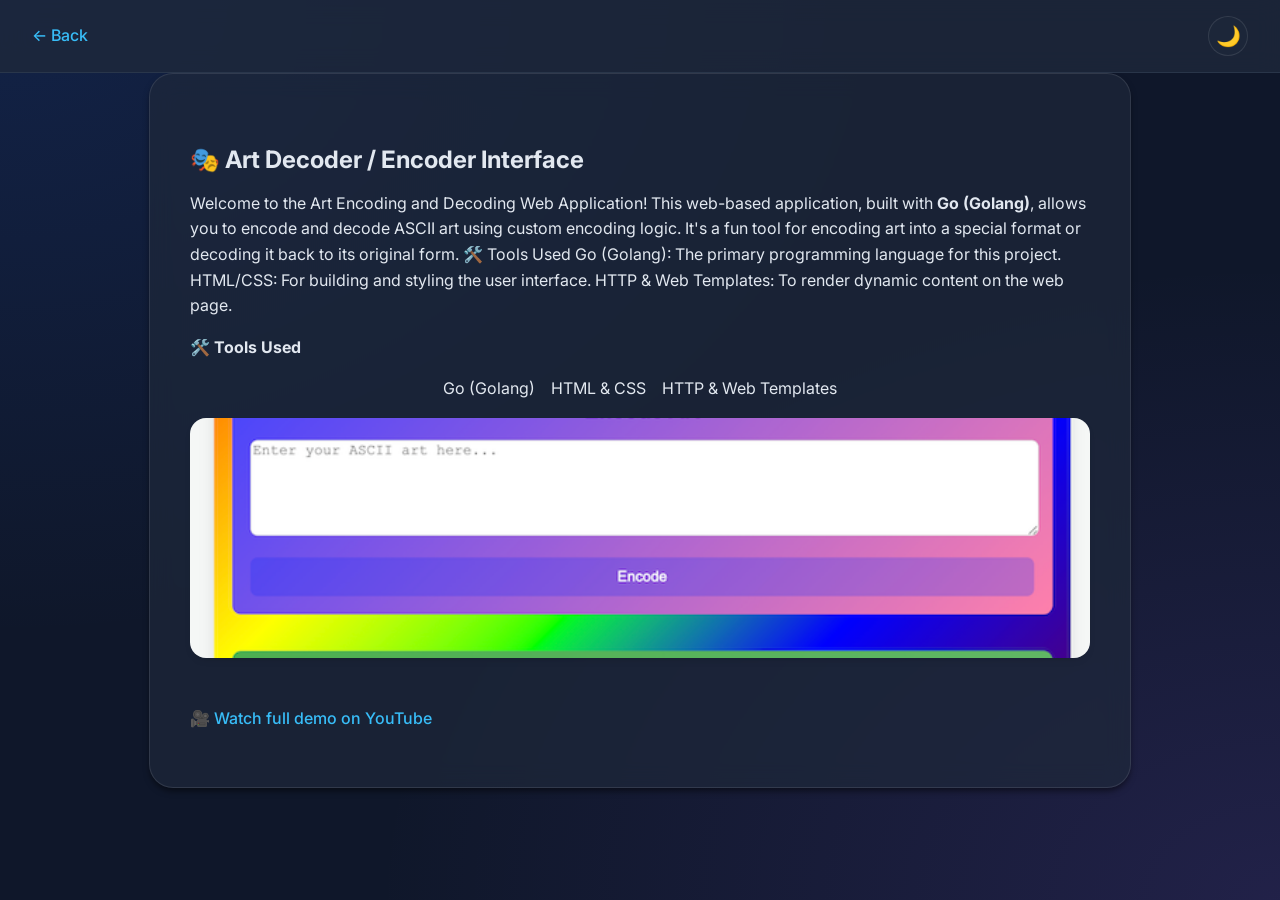
==== projects/art-decoder.html @ a1333c3e "updating portfolio, new design and still learning" ====
<!DOCTYPE html>
<html lang="en">

<head>
  <meta charset="UTF-8" />
  <meta name="viewport" content="width=device-width, initial-scale=1.0" />
  <title>Art Decoder | Suresh Pun</title>

  <link rel="stylesheet" href="../style.css" />
  <script defer src="../script.js"></script>
</head>

<body class="dark">

  <nav class="nav">
    <a href="../index.html">← Back</a>
    <button id="themeToggle">🌙</button>
  </nav>

  <section class="card">
    <h1>🎭 Art Decoder / Encoder Interface</h1>

    <p>
      Welcome to the Art Encoding and Decoding Web Application! This web-based application, built with <strong>Go (Golang)</strong>,
      allows you to encode and decode ASCII art using custom encoding logic. It's a fun tool for encoding art into a
      special format or decoding it back to its original form.

      🛠️ Tools Used Go (Golang): The primary programming language for this project. HTML/CSS: For building and styling
      the user interface. HTTP & Web Templates: To render dynamic content on the web page.



    <p><strong>🛠️ Tools Used</strong></p>
    <ul>
      <li>Go (Golang)</li>
      <li>HTML & CSS</li>
      <li>HTTP & Web Templates</li>
    </ul>

    <a href="https://youtu.be/YR7c2HPkRjw" target="_blank">
      <img src="../pic/art.png" alt="Art Decoder Interface" />
    </a>

    <p>
      🎥 <a href="https://youtu.be/YR7c2HPkRjw" target="_blank">
        Watch full demo on YouTube
      </a>
    </p>
  </section>

</body>

</html>
---- style.css ----
@import url('https://fonts.googleapis.com/css2?family=Inter:wght@400;500;600;700&display=swap');

:root {
  --bg: #f8fafc;
  --text: #334155;
  --card-bg: rgba(255, 255, 255, 0.7);
  --nav-bg: rgba(255, 255, 255, 0.8);
  --accent: #2563eb;
  --accent-hover: #1d4ed8;
  --border: rgba(226, 232, 240, 0.6);
  --shadow: 0 4px 6px -1px rgb(0 0 0 / 0.1), 0 2px 4px -2px rgb(0 0 0 / 0.1);
  --glass-border: 1px solid rgba(255, 255, 255, 0.5);
  --badge-bg: rgba(37, 99, 235, 0.1);
  --badge-text: #2563eb;
}

body.dark {
  --bg: #0f172a;
  --text: #e2e8f0;
  --card-bg: rgba(30, 41, 59, 0.7);
  --nav-bg: rgba(30, 41, 59, 0.8);
  --accent: #38bdf8;
  --accent-hover: #0ea5e9;
  --border: rgba(51, 65, 85, 0.6);
  --shadow: 0 4px 6px -1px rgb(0 0 0 / 0.5);
  --glass-border: 1px solid rgba(255, 255, 255, 0.1);
  --badge-bg: rgba(56, 189, 248, 0.1);
  --badge-text: #38bdf8;
}

body {
  background-color: var(--bg);
  color: var(--text);
  font-family: 'Inter', system-ui, -apple-system, sans-serif;
  margin: 0;
  line-height: 1.6;
  transition: background-color 0.3s, color 0.3s;
  background-image:
    radial-gradient(at 0% 0%, rgba(37, 99, 235, 0.15) 0px, transparent 50%),
    radial-gradient(at 100% 100%, rgba(139, 92, 246, 0.15) 0px, transparent 50%);
  background-attachment: fixed;
}

a {
  color: var(--accent);
  text-decoration: none;
  font-weight: 500;
  transition: all 0.2s;
}

a:hover {
  color: var(--accent-hover);
}

/* Typography */
h1,
h2,
h3,
h4,
h5,
h6 {
  margin-top: 2rem;
  margin-bottom: 1rem;
  line-height: 1.2;
}

section h2 {
  text-align: center;
  font-size: 2.5rem;
  margin-bottom: 3rem;
  background: linear-gradient(135deg, var(--text), var(--accent));
  -webkit-background-clip: text;
  background-clip: text;
  -webkit-text-fill-color: transparent;
  display: inline-block;
  width: 100%;
}

/* Animations */
@keyframes fadeInUp {
  from {
    opacity: 0;
    transform: translateY(20px);
  }

  to {
    opacity: 1;
    transform: translateY(0);
  }
}

.fade-in {
  opacity: 0;
  animation: fadeInUp 0.8s ease-out forwards;
}

.delay-1 {
  animation-delay: 0.2s;
}

.delay-2 {
  animation-delay: 0.4s;
}

.delay-3 {
  animation-delay: 0.6s;
}

/* Navigation */
.nav {
  display: flex;
  justify-content: space-between;
  align-items: center;
  padding: 1rem 2rem;
  background-color: var(--nav-bg);
  border-bottom: 1px solid var(--border);
  position: sticky;
  top: 0;
  z-index: 1000;
  backdrop-filter: blur(12px);
  -webkit-backdrop-filter: blur(12px);
}

.logo {
  font-size: 1.5rem;
  font-weight: 700;
  color: var(--text);
}

.nav-links {
  display: flex;
  gap: 1.5rem;
}

.nav-links a {
  color: var(--text);
  font-weight: 600;
  padding: 0.5rem 1rem;
  border-radius: 0.5rem;
}

.nav-links a:hover {
  background-color: var(--badge-bg);
  color: var(--accent);
}

#themeToggle {
  background: var(--card-bg);
  border: var(--glass-border);
  font-size: 1.25rem;
  cursor: pointer;
  padding: 0.5rem;
  border-radius: 50%;
  transition: all 0.3s cubic-bezier(0.175, 0.885, 0.32, 1.275);
  display: flex;
  align-items: center;
  justify-content: center;
  width: 40px;
  height: 40px;
}

#themeToggle:hover {
  transform: rotate(15deg) scale(1.1);
  background-color: var(--border);
}

/* Header */
.header {
  text-align: center;
  padding: 6rem 1rem 4rem;
  max-width: 800px;
  margin: 0 auto;
}

.header h1 {
  font-size: 3.5rem;
  background: linear-gradient(135deg, var(--accent), #8b5cf6, #ec4899);
  -webkit-background-clip: text;
  background-clip: text;
  -webkit-text-fill-color: transparent;
  margin-bottom: 1.5rem;
  font-weight: 800;
  letter-spacing: -0.02em;
}

.header h3 {
  font-size: 1.5rem;
  font-weight: 400;
  color: var(--text);
  opacity: 0.9;
}

/* Content Sections */
section {
  padding: 4rem 1rem;
  max-width: 1200px;
  margin: 0 auto;
}

/* Cards */
.cards {
  display: flex;
  flex-wrap: wrap;
  gap: 2rem;
  justify-content: center;
}

.card {
  background-color: var(--card-bg);
  padding: 2.5rem;
  border-radius: 1.5rem;
  max-width: 900px;
  margin: 0 auto 2rem;
  border: var(--glass-border);
  box-shadow: var(--shadow);
  backdrop-filter: blur(12px);
  -webkit-backdrop-filter: blur(12px);
  transition: transform 0.3s cubic-bezier(0.4, 0, 0.2, 1), box-shadow 0.3s;
}

.card:hover {
  transform: translateY(-8px);
  box-shadow: 0 20px 25px -5px rgb(0 0 0 / 0.1), 0 10px 10px -5px rgb(0 0 0 / 0.04);
}

.cards .card {
  margin: 0;
  flex: 1 1 350px;
  max-width: 450px;
  display: flex;
  flex-direction: column;
}

.card img {
  width: 100%;
  border-radius: 1rem;
  margin-bottom: 1.5rem;
  object-fit: cover;
  height: 240px;
  box-shadow: 0 4px 6px -1px rgb(0 0 0 / 0.1);
}

.card h3 {
  margin-top: 0;
  font-size: 1.5rem;
  margin-bottom: 1rem;
}

/* Badges for Skills */
ul {
  list-style: none;
  padding: 0;
  display: flex;
  flex-wrap: wrap;
  justify-content: center;
  gap: 1rem;
}

#experience ul,
#education ul {
  display: block;
  text-align: left;
  max-width: 800px;
  margin: 0 auto;
}

#experience li,
#education li {
  background-color: var(--card-bg);
  padding: 1rem 1.5rem;
  border-radius: 1rem;
  margin-bottom: 1rem;
  border: var(--glass-border);
  box-shadow: 0 2px 4px rgba(0, 0, 0, 0.05);
}

#skills ul li {
  background-color: var(--badge-bg);
  color: var(--badge-text);
  padding: 0.5rem 1rem;
  border-radius: 2rem;
  font-weight: 600;
  font-size: 0.95rem;
  border: 1px solid var(--badge-bg);
  transition: all 0.2s;
}

#skills ul li:hover {
  transform: scale(1.05);
  background-color: var(--badge-text);
  color: var(--bg);
}

/* Buttons */
.btn {
  display: inline-block;
  margin-top: auto;
  /* Push to bottom of flex card */
  padding: 0.8rem 1.5rem;
  background: linear-gradient(135deg, var(--accent), var(--accent-hover));
  color: white;
  border-radius: 0.75rem;
  font-weight: 600;
  border: none;
  cursor: pointer;
  box-shadow: 0 4px 6px -1px rgba(37, 99, 235, 0.3);
  transition: all 0.2s;
  text-align: center;
}

.btn:hover {
  text-decoration: none;
  color: white;
  transform: translateY(-2px);
  box-shadow: 0 10px 15px -3px rgba(37, 99, 235, 0.4);
}

/* footer */
footer {
  text-align: center;
  padding: 4rem 2rem;
  opacity: 0.8;
  font-size: 0.95rem;
  border-top: 1px solid var(--border);
  margin-top: 4rem;
  background-color: var(--nav-bg);
  backdrop-filter: blur(10px);
}

/* Scroll to Top */
#topBtn {
  display: none;
  position: fixed;
  bottom: 2rem;
  right: 2rem;
  z-index: 100;
  font-size: 1.25rem;
  background: linear-gradient(135deg, var(--accent), var(--accent-hover));
  color: white;
  border: none;
  padding: 1rem;
  border-radius: 50%;
  cursor: pointer;
  box-shadow: 0 10px 15px -3px rgba(37, 99, 235, 0.4);
  transition: all 0.3s;
}

#topBtn:hover {
  transform: translateY(-5px);
  box-shadow: 0 20px 25px -5px rgba(37, 99, 235, 0.5);
}

/* Responsive Design */
@media (max-width: 768px) {
  .nav {
    flex-direction: column;
    padding: 1rem;
  }

  .nav-links {
    flex-direction: column;
    align-items: center;
    width: 100%;
    gap: 0.5rem;
    margin-top: 1rem;
  }

  .nav-links a {
    width: 100%;
    text-align: center;
    background-color: var(--card-bg);
  }

  .header h1 {
    font-size: 2.5rem;
  }

  section h2 {
    font-size: 2rem;
  }

  #skills ul li {
    font-size: 0.85rem;
  }
}

/* About Section Revamp */
.about-container {
  display: flex;
  flex-direction: column;
  gap: 3rem;
  align-items: center;
}

.about-content {
  max-width: 800px;
  text-align: center;
  font-size: 1.1rem;
}

.about-content .lead {
  font-size: 1.25rem;
  margin-bottom: 1.5rem;
  color: var(--text);
}

.about-stats {
  display: flex;
  flex-wrap: wrap;
  gap: 1.5rem;
  justify-content: center;
  width: 100%;
}

.stat-card {
  background: var(--card-bg);
  border: var(--glass-border);
  backdrop-filter: blur(12px);
  -webkit-backdrop-filter: blur(12px);
  padding: 2rem;
  border-radius: 1.5rem;
  text-align: center;
  flex: 1 1 250px;
  max-width: 350px;
  box-shadow: var(--shadow);
  transition: transform 0.3s, box-shadow 0.3s;
}

.stat-card:hover {
  transform: translateY(-5px);
  box-shadow: 0 10px 15px -3px rgba(0, 0, 0, 0.1);
  background: rgba(255, 255, 255, 0.9);
}

body.dark .stat-card:hover {
  background: rgba(30, 41, 59, 0.9);
}

.stat-card .icon {
  font-size: 2.5rem;
  margin-bottom: 1rem;
  display: inline-block;
  padding: 1rem;
  background: var(--badge-bg);
  border-radius: 50%;
  width: 60px;
  height: 60px;
  line-height: 60px;
}

.stat-card h3 {
  font-size: 1.25rem;
  margin-bottom: 0.5rem;
  color: var(--accent);
}

.stat-card p {
  font-size: 0.95rem;
  color: var(--text);
  margin: 0;
  opacity: 0.9;
}

/* Skills Grid */
.skills-grid {
  display: flex;
  flex-wrap: wrap;
  justify-content: center;
  gap: 2rem;
  margin-top: 2rem;
  max-width: 900px;
  margin-left: auto;
  margin-right: auto;
}

.skill-item {
  display: flex;
  flex-direction: column;
  align-items: center;
  gap: 0.5rem;
  transition: transform 0.2s;
  padding: 1rem;
  border-radius: 1rem;
}

.skill-item:hover {
  transform: translateY(-5px) scale(1.1);
  background-color: var(--card-bg);
  box-shadow: var(--shadow);
}

.skill-item i {
  font-size: 4rem;
  transition: transform 0.3s;
}

.skill-item span {
  font-weight: 600;
  font-size: 0.9rem;
  color: var(--text);
  opacity: 0.9;
}

/* Table Styling (Car Viewer) */
table {
  width: 100%;
  border-collapse: separate;
  border-spacing: 0;
  margin: 3rem 0;
  border-radius: 1rem;
  overflow: hidden;
  box-shadow: var(--shadow);
  border: var(--glass-border);
}

th,
td {
  padding: 1.25rem 1.5rem;
  text-align: left;
  border-bottom: 1px solid var(--border);
}

th {
  background: linear-gradient(135deg, var(--accent), #8b5cf6);
  color: white;
  font-weight: 600;
  text-transform: uppercase;
  font-size: 0.85rem;
  letter-spacing: 0.05em;
  border-bottom: none;
}

tr:last-child td {
  border-bottom: none;
}

tbody tr {
  background-color: var(--card-bg);
  transition: background-color 0.2s;
}

tbody tr:hover {
  background-color: rgba(255, 255, 255, 0.5);
}

body.dark tbody tr:hover {
  background-color: rgba(255, 255, 255, 0.05);
}

/* Contact Section Revamp */
.contact-grid {
  display: flex;
  flex-wrap: wrap;
  justify-content: center;
  gap: 2rem;
  margin-top: 2rem;
}

.contact-card {
  background: var(--card-bg);
  border: var(--glass-border);
  backdrop-filter: blur(12px);
  padding: 2.5rem 2rem;
  border-radius: 1.5rem;
  text-align: center;
  flex: 1 1 280px;
  max-width: 350px;
  box-shadow: var(--shadow);
  transition: transform 0.3s, box-shadow 0.3s, background-color 0.3s;
  display: flex;
  flex-direction: column;
  align-items: center;
  text-decoration: none;
  /* Ensure no underline on card itself */
}

.contact-card:hover {
  transform: translateY(-8px);
  box-shadow: 0 20px 25px -5px rgba(0, 0, 0, 0.1);
  background: rgba(255, 255, 255, 0.9);
  text-decoration: none;
}

body.dark .contact-card:hover {
  background: rgba(30, 41, 59, 0.9);
}

.contact-card .icon {
  font-size: 3rem;
  margin-bottom: 1rem;
  background: var(--badge-bg);
  width: 80px;
  height: 80px;
  line-height: 80px;
  border-radius: 50%;
  display: inline-block;
}

.contact-card h3 {
  font-size: 1.5rem;
  margin-bottom: 0.5rem;
  color: var(--accent);
}

.contact-card p {
  font-size: 1rem;
  color: var(--text);
  margin: 0;
  opacity: 0.8;
}

/* Feature and Filter Lists (Car Viewer) */
.feature-list,
.filter-list {
  display: flex;
  flex-direction: column;
  gap: 1.5rem;
  margin: 2rem 0;
}

.feature-item,
.filter-item {
  background: var(--card-bg);
  padding: 1.5rem;
  border-radius: 1rem;
  border: var(--glass-border);
  box-shadow: 0 2px 4px rgba(0, 0, 0, 0.05);
  display: flex;
  align-items: center;
  gap: 1rem;
}

.feature-item strong {
  color: var(--accent);
  font-size: 1.1rem;
  min-width: 150px;
}

.filter-list {
  display: flex;
  flex-direction: row;
  flex-wrap: wrap;
}

.filter-item {
  flex: 1 1 300px;
}

.tag {
  background: var(--badge-bg);
  color: var(--badge-text);
  padding: 0.4rem 0.8rem;
  border-radius: 2rem;
  font-weight: 600;
  font-size: 0.9rem;
  white-space: nowrap;
}
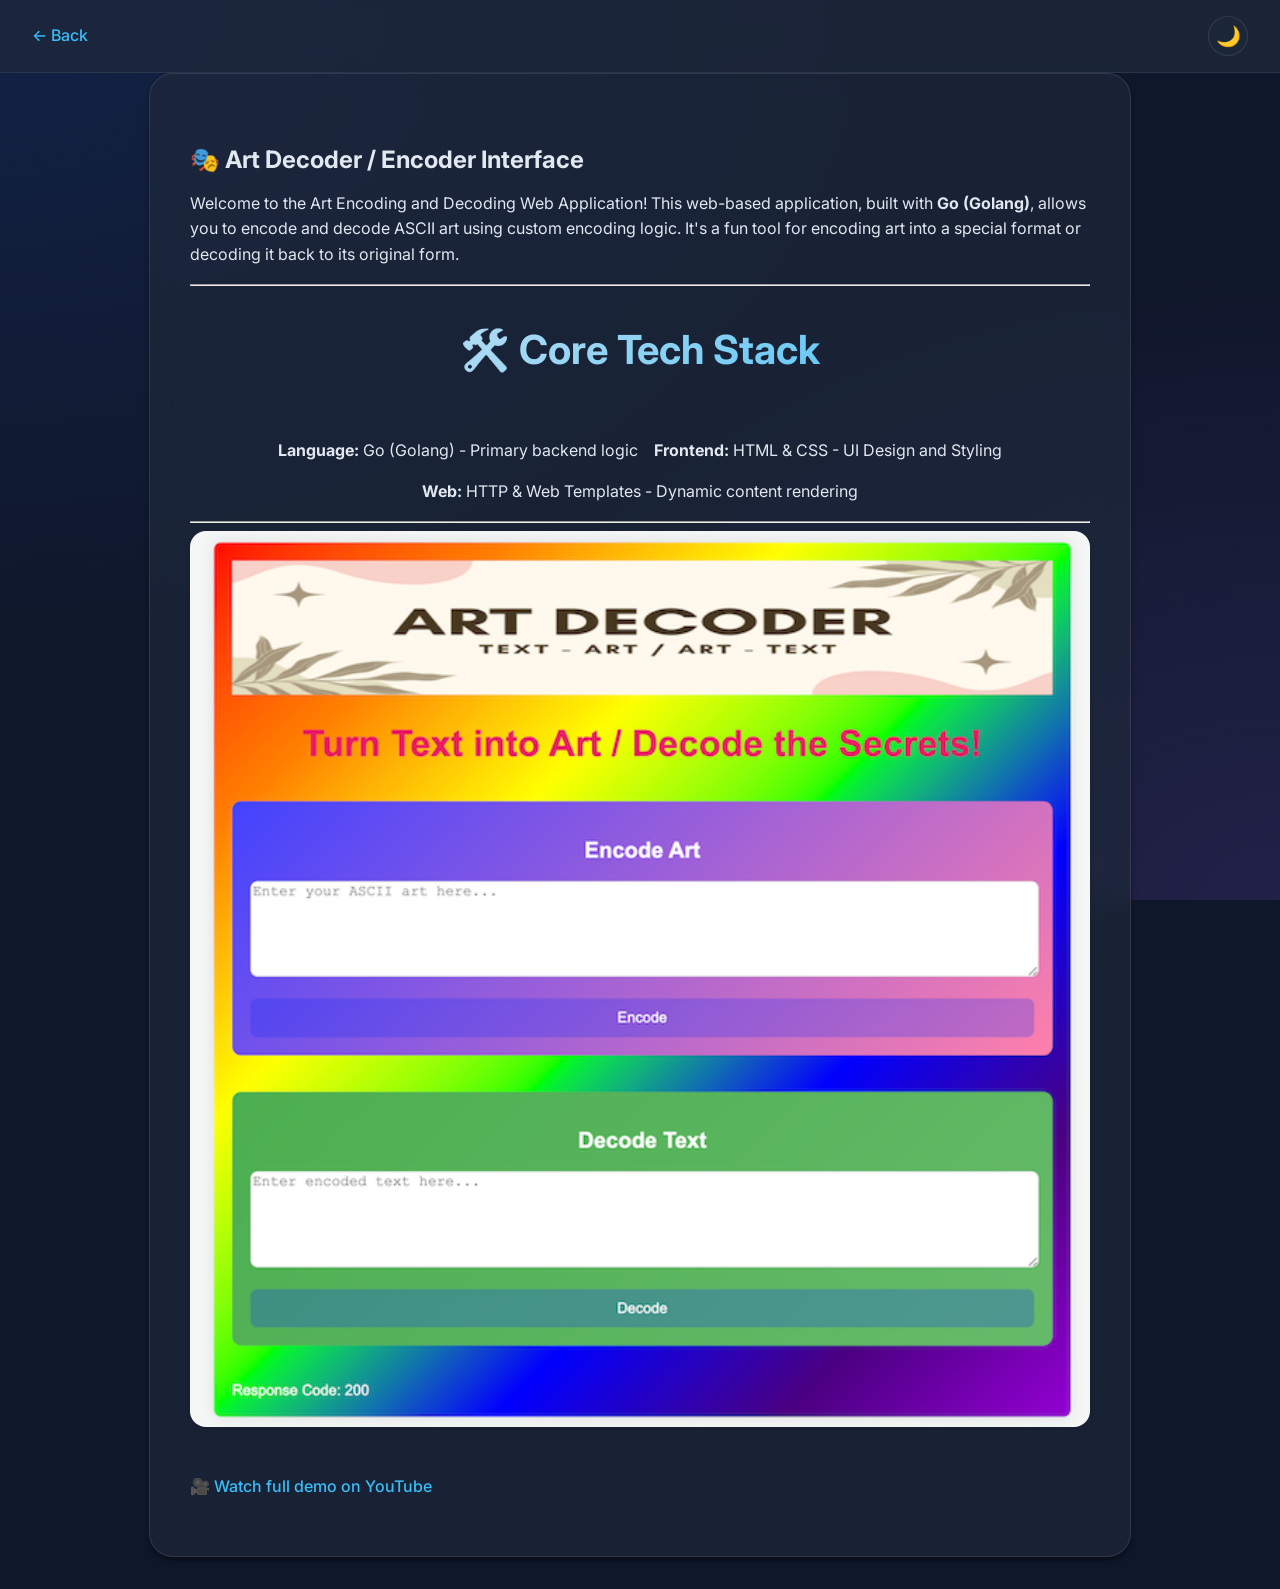
==== commit 13dbb85c: "Update project pages with consistent tech stack and details" ====
--- a/projects/art-decoder.html
+++ b/projects/art-decoder.html
@@ -21,21 +21,21 @@
     <h1>🎭 Art Decoder / Encoder Interface</h1>
 
     <p>
-      Welcome to the Art Encoding and Decoding Web Application! This web-based application, built with <strong>Go (Golang)</strong>,
+      Welcome to the Art Encoding and Decoding Web Application! This web-based application, built with <strong>Go
+        (Golang)</strong>,
       allows you to encode and decode ASCII art using custom encoding logic. It's a fun tool for encoding art into a
       special format or decoding it back to its original form.
 
-      🛠️ Tools Used Go (Golang): The primary programming language for this project. HTML/CSS: For building and styling
-      the user interface. HTTP & Web Templates: To render dynamic content on the web page.
+      <hr />
 
+    <h2>🛠️ Core Tech Stack</h2>
+    <ul>
+      <li><strong>Language:</strong> Go (Golang) - Primary backend logic</li>
+      <li><strong>Frontend:</strong> HTML & CSS - UI Design and Styling</li>
+      <li><strong>Web:</strong> HTTP & Web Templates - Dynamic content rendering</li>
+    </ul>
 
-
-    <p><strong>🛠️ Tools Used</strong></p>
-    <ul>
-      <li>Go (Golang)</li>
-      <li>HTML & CSS</li>
-      <li>HTTP & Web Templates</li>
-    </ul>
+    <hr />
 
     <a href="https://youtu.be/YR7c2HPkRjw" target="_blank">
       <img src="../pic/art.png" alt="Art Decoder Interface" />
--- a/style.css
+++ b/style.css
@@ -235,9 +235,12 @@
   width: 100%;
   border-radius: 1rem;
   margin-bottom: 1.5rem;
+  box-shadow: 0 4px 6px -1px rgb(0 0 0 / 0.1);
+}
+
+.cards .card img {
+  height: 240px;
   object-fit: cover;
-  height: 240px;
-  box-shadow: 0 4px 6px -1px rgb(0 0 0 / 0.1);
 }
 
 .card h3 {
